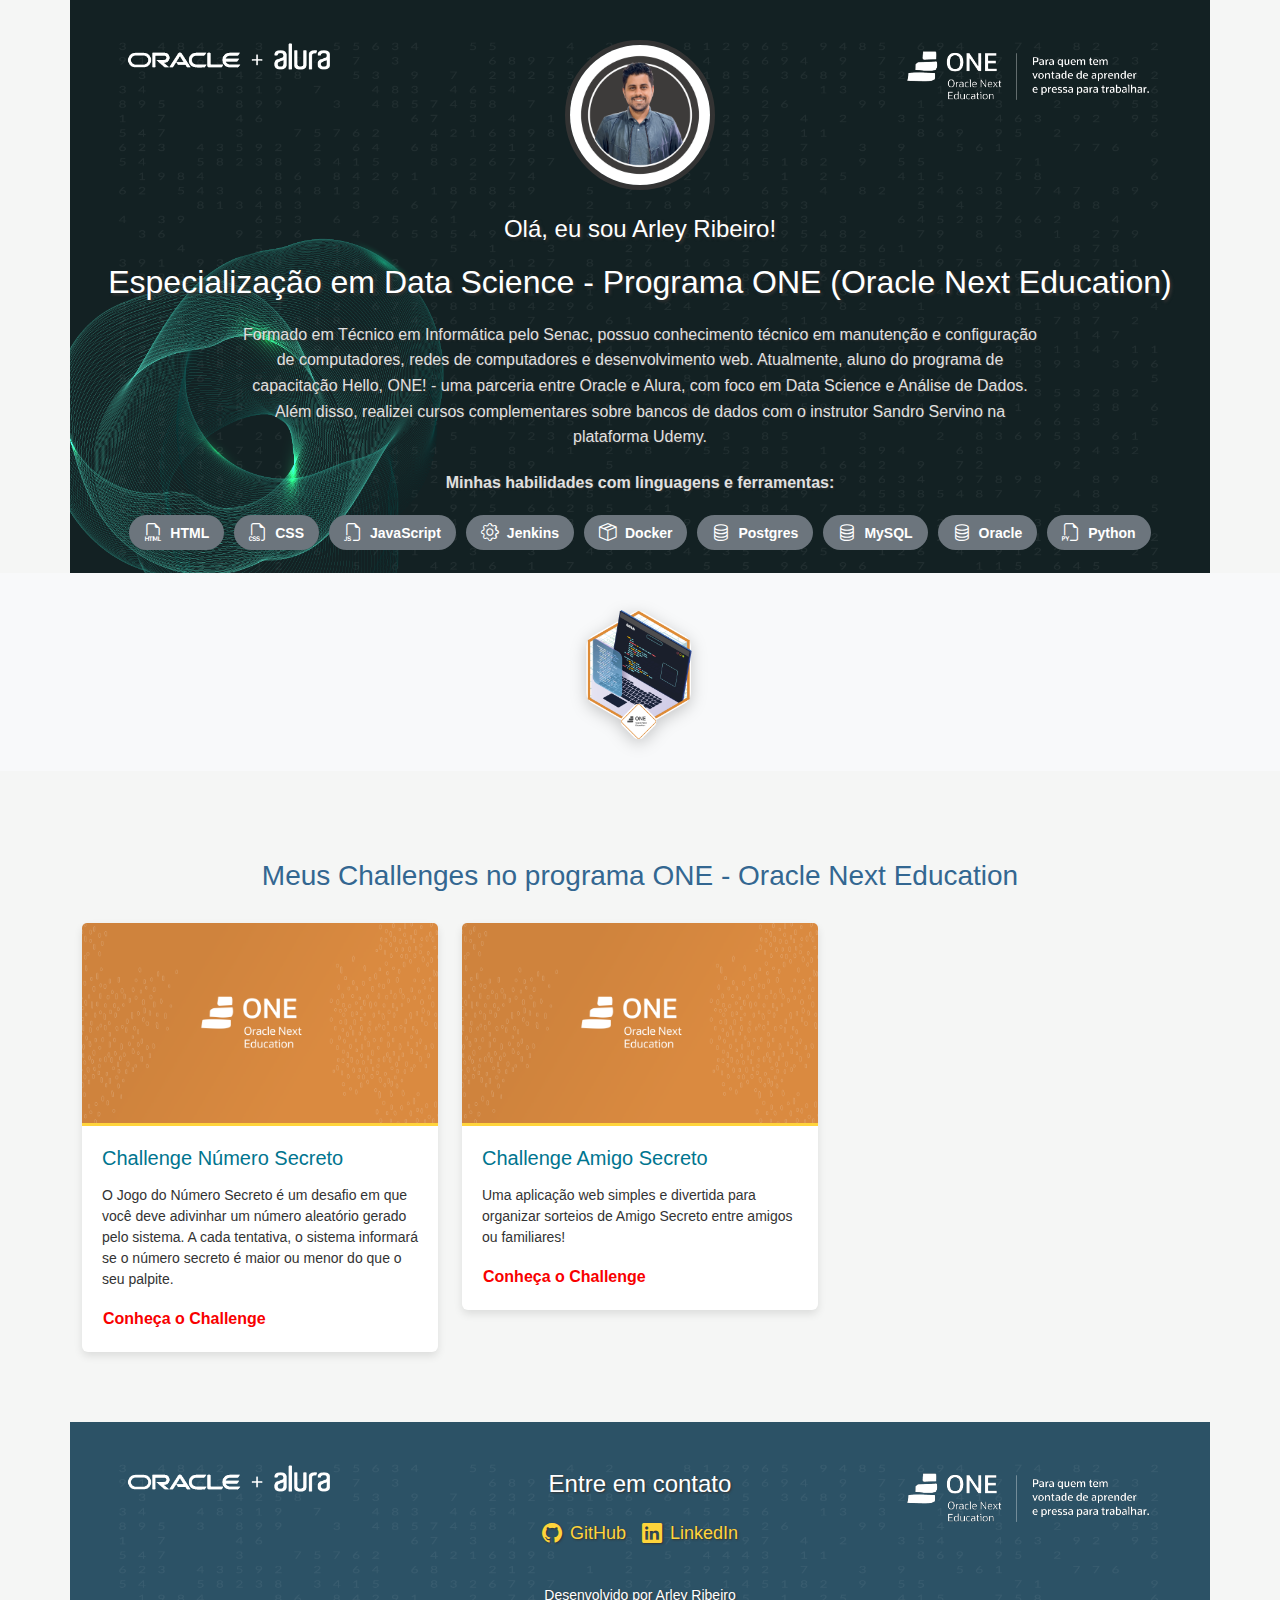
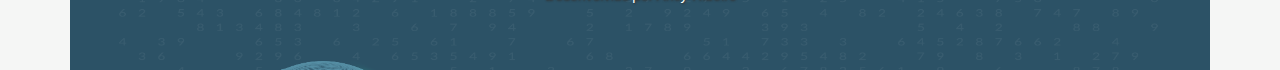
==== index.html @ 559bc7d1 "Programa ONE" ====
<!DOCTYPE html>
<!-- Define o tipo de documento como HTML5 -->
<html lang="pt-br">
<!-- Define o idioma da página como português brasileiro -->
<head>
    <!-- Meta tags essenciais -->
    <meta charset="UTF-8"> <!-- Define a codificação de caracteres como UTF-8 -->
    <meta name="viewport" content="width=device-width, initial-scale=1.0"> <!-- Configura a viewport para responsividade -->
    <meta name="description" content="Portfólio de Arley Ribeiro, técnico em informática e estudante de Data Science no programa ONE - Oracle Next Education."> <!-- Descrição para SEO -->
    
    <!-- Links para folhas de estilo externas -->
    <link href="https://cdn.jsdelivr.net/npm/bootstrap@5.3.2/dist/css/bootstrap.min.css" rel="stylesheet"> <!-- Bootstrap CSS -->
    <link rel="stylesheet" href="https://cdn.jsdelivr.net/npm/bootstrap-icons@1.11.3/font/bootstrap-icons.min.css"> <!-- Bootstrap Icons -->
    <link rel="stylesheet" href="style.css"> <!-- Folha de estilo personalizada -->
    
    <!-- Favicon e título da página -->
    <link rel="icon" href="img/logo-home.jpg" type="image/x-icon"> <!-- Ícone da aba do navegador -->
    <title>Meu portfólio</title> <!-- Título da página -->
</head>

<body>
    <!-- Cabeçalho da página -->
    <header class="container text-center">
        <!-- Imagem de perfil -->
        <img src="img/arley01.png" alt="Imagen do Arley Ribeiro" class="rounded-circle" width="150" height="150">
        
        <!-- Texto de introdução -->
        <p class="lead">Olá, eu sou Arley Ribeiro!</p>
        
        <!-- Título principal -->
        <h1>Especialização em Data Science - Programa ONE (Oracle Next Education)</h1>
        
        <!-- Descrição profissional -->
        <p>Formado em Técnico em Informática pelo Senac, possuo conhecimento técnico em manutenção e configuração de computadores, redes de computadores e desenvolvimento web. Atualmente, aluno do programa de capacitação Hello, ONE! - uma parceria entre Oracle e Alura, com foco em Data Science e Análise de Dados. Além disso, realizei cursos complementares sobre bancos de dados com o instrutor Sandro Servino na plataforma Udemy.</p>
        
        <!-- Seção de habilidades -->
        <p><strong>Minhas habilidades com linguagens e ferramentas:</strong></p>
        <div class="skills-container">
            <!-- Badges de habilidades com ícones -->
            <span class="badge bg-secondary">
                <i class="bi bi-filetype-html"></i> HTML
            </span>
            <span class="badge bg-secondary">
                <i class="bi bi-filetype-css"></i> CSS
            </span>
            <span class="badge bg-secondary">
                <i class="bi bi-filetype-js"></i> JavaScript
            </span>
            <span class="badge bg-secondary">
                <i class="bi bi-gear"></i> Jenkins
            </span>
            <span class="badge bg-secondary">
                <i class="bi bi-box-seam"></i> Docker
            </span>
            <span class="badge bg-secondary">
                <i class="bi bi-database"></i> Postgres
            </span>
            <span class="badge bg-secondary">
                <i class="bi bi-database"></i> MySQL
            </span>
            <span class="badge bg-secondary">
                <i class="bi bi-database"></i> Oracle
            </span>
            <span class="badge bg-secondary">
                <i class="bi bi-filetype-py"></i> Python
            </span>
        </div>
    </header>

    <!-- Seção do badge decorativo -->
    <div class="badge-section text-center py-4">
        <img src="img/badge.webp" alt="Badge de certificação" class="decorative-badge">
    </div>

    <!-- Conteúdo principal -->
    <main class="container mt-5">
        <h2>Meus Challenges no programa ONE - Oracle Next Education</h2>
        
        <!-- Seção de projetos em cards -->
        <div class="row">
            <!-- Card do projeto 1 -->
            <div class="col-md-4">
                <div class="card">
                    <img src="img/ONE+desktop+2.png" class="card-img-top" alt="Imagem do Oracle Next Education">
                    <div class="card-body">
                        <h5 class="card-title">Challenge Número Secreto</h5>
                        <p class="card-text">O Jogo do Número Secreto é um desafio em que você deve adivinhar um número aleatório gerado pelo sistema. A cada tentativa, o sistema informará se o número secreto é maior ou menor do que o seu palpite.</p>
                        <!-- Botão que abre o modal -->
                        <button type="button" class="btn btn-link" data-bs-toggle="modal" data-bs-target="#modal1">Conheça o Challenge</button>
                    </div>
                </div>
            </div>

            <!-- Card do projeto 2 -->
            <div class="col-md-4">
                <div class="card">
                    <img src="img/ONE+desktop+2.png" class="card-img-top" alt="Imagem do Oracle Next Education">
                    <div class="card-body">
                        <h5 class="card-title">Challenge Amigo Secreto</h5>
                        <p class="card-text">Uma aplicação web simples e divertida para organizar sorteios de Amigo Secreto entre amigos ou familiares!</p>
                        <!-- Botão que abre o modal -->
                        <button type="button" class="btn btn-link" data-bs-toggle="modal" data-bs-target="#modal2">Conheça o Challenge</button>
                    </div>
                </div>
            </div>
        </div>

        <!-- Modal 1 - Detalhes do Challenge Número Secreto -->
        <div class="modal" id="modal1" tabindex="-1" role="dialog" aria-labelledby="modal1Label" aria-hidden="true">
            <div class="modal-dialog">
                <div class="modal-content">
                    <div class="modal-header">
                        <h5 class="modal-title" id="modal1Label">Jogo do Número Secreto</h5>
                        <button type="button" class="btn-close" data-bs-dismiss="modal" aria-label="Close"></button>
                    </div>
                    <div class="modal-body">
                        <h6><strong>Exemplo de Uso:</strong></h6>
                        <ul>
                            <li>Abra o jogo em seu <strong>navegador</strong>.</li>
                            <li>Digite um número entre <strong>1 e 1000</strong> no campo de entrada.</li>
                            <li>Clique no botão <strong>"Chutar"</strong> ou pressione <strong>Enter</strong> para fazer sua tentativa.</li>
                            <li>O sistema exibirá se o número secreto é <strong>maior</strong> ou <strong>menor</strong> do que o seu chute.</li>
                            <li>Continue tentando até <strong>acertar</strong>, e então clique em <strong>"Reiniciar"</strong> ou aguarde <strong>15 segundos</strong> para começar uma nova rodada.</li>
                        </ul>
                        <img src="img/ONE+desktop+2.png" class="img-fluid w-100" alt="Imagem do Oracle Next Education">
                    </div>
                    <div class="modal-footer">
                        <a href="https://ribeiroarley.github.io/jogo-numero-secreto/" target="_blank">Acesse o Challenge</a>
                    </div>
                </div>
            </div>
        </div>

        <!-- Modal 2 - Detalhes do Challenge Amigo Secreto -->
        <div class="modal" id="modal2" tabindex="-1" role="dialog" aria-labelledby="modal2Label" aria-hidden="true">
            <div class="modal-dialog">
                <div class="modal-content">
                    <div class="modal-header">
                        <h5 class="modal-title" id="modal2Label">Challenge Amigo Secreto</h5>
                        <button type="button" class="btn-close" data-bs-dismiss="modal" aria-label="Close"></button>
                    </div>
                    <div class="modal-body">
                        <h6><strong>Funcionalidades:</strong></h6>
                        <ul>
                            <li>Adicione nomes de <strong>amigos</strong> à lista.</li>
                            <li>Sorteie um nome <strong>aleatório</strong> para cada participante.</li>
                            <li>Garante que ninguém tire a <strong>si mesmo</strong> e que cada nome seja sorteado <strong>só uma vez</strong>.</li>
                        </ul>
                        <h6><strong>Como Usar:</strong></h6>
                        <ul>
                            <li>Digite o nome de um <strong>amigo</strong> e clique em <strong>"Adicionar"</strong>.</li>
                            <li>Repita até adicionar todos os <strong>participantes</strong>.</li>
                            <li>Clique em <strong>"Sortear Amigo"</strong> para ver os resultados!</li>
                        </ul>
                        <img src="img/ONE+desktop+2.png" class="img-fluid w-100" alt="Imagem do Oracle Next Education">
                    </div>
                    <div class="modal-footer">
                        <a href="https://ribeiroarley.github.io/sorteador-amigo-secreto/" target="_blank">Acesse o Challenge</a>
                    </div>
                </div>
            </div>
        </div>
    </main>

    <!-- Rodapé da página -->
    <footer class="container py-5">
        <h2>Entre em contato</h2>
        <div class="d-flex gap-3">
            <!-- Link para GitHub -->
            <a href="https://github.com/ribeiroarley" class="text-decoration-none" target="_blank">
                <i class="bi bi-github"></i> GitHub
            </a>
            <!-- Link para LinkedIn -->
            <a href="https://www.linkedin.com/in/ribeiroarley/" class="text-decoration-none" target="_blank">
                <i class="bi bi-linkedin"></i> LinkedIn
            </a>
        </div>
        <p class="my-3 text-center">Desenvolvido por Arley Ribeiro</p>
    </footer>

    <!-- Script do Bootstrap -->
    <script src="https://cdn.jsdelivr.net/npm/bootstrap@5.3.2/dist/js/bootstrap.bundle.min.js"></script>
</body>
</html>
---- style.css ----
/* ===== SEÇÃO ESTILOS GERAIS ===== */
body {
    background-color: #F5F6F5; /* Cor de fundo principal */
    color: #333333; /* Cor do texto principal */
    font-family: 'Arial', sans-serif; /* Fonte padrão */
    margin: 0; /* Remove margens padrão */
    padding: 0; /* Remove paddings padrão */
}

/* ===== SEÇÃO CABEÇALHO ===== */
header {
    background-image: url('img/BG_ONE_ZOOM_PT_(3)[1].png'); /* Imagem de fundo */
    background-size: cover; /* Cobrir toda a área */
    background-position: top center; /* Posicionamento da imagem */
    background-repeat: no-repeat; /* Não repetir a imagem */
    padding: 40px 20px; /* Espaçamento interno */
    border-bottom: 3px solid #66BB6A; /* Borda inferior */
    text-align: center; /* Alinhamento centralizado */
}

/* Imagem de perfil */
header img {
    border: 5px solid #333333; /* Borda da imagem */
    margin-bottom: 20px; /* Espaço abaixo da imagem */
}

/* Texto de introdução */
header .lead {
    font-size: 24px; /* Tamanho do texto */
    color: #FFFFFF; /* Cor do texto */
    margin-bottom: 15px; /* Espaço abaixo */
    text-shadow: 2px 2px 3px #333333; /* Sombra do texto */
}

/* Título principal */
header h1 {
    font-size: 32px; /* Tamanho do título */
    color: #FFFFFF; /* Cor do texto */
    margin-bottom: 20px; /* Espaço abaixo */
    text-shadow: 2px 2px 3px #333333; /* Sombra do texto */
}

/* Parágrafo de descrição */
header p {
    font-size: 16px; /* Tamanho do texto */
    line-height: 1.6; /* Espaçamento entre linhas */
    max-width: 800px; /* Largura máxima */
    margin: 0 auto 20px auto; /* Centraliza e adiciona espaço abaixo */
    color: #E0E0E0; /* Cor do texto */
    text-shadow: 1px 1px 2px #333333; /* Sombra do texto */
}

/* Container dos badges de habilidades */
.skills-container {
    display: flex; /* Layout flexível */
    flex-wrap: wrap; /* Quebra de linha quando necessário */
    justify-content: center; /* Centraliza os itens */
    gap: 10px; /* Espaço entre os itens */
    margin-top: 20px; /* Espaço acima */
}

/* Estilo dos badges */
header .badge {
    background-color: #444; /* Cor de fundo */
    padding: 8px 15px; /* Espaçamento interno */
    border-radius: 20px; /* Bordas arredondadas */
    display: inline-flex; /* Exibição em linha com flex */
    align-items: center; /* Alinhamento vertical */
    transition: all 0.3s ease; /* Transição suave */
    font-size: 14px; /* Tamanho do texto */
}

/* Ícones dentro dos badges */
header .badge i {
    margin-right: 8px; /* Espaço à direita do ícone */
    font-size: 18px; /* Tamanho do ícone */
}

/* Efeito hover nos badges */
header .badge:hover {
    background-color: #FFEE58; /* Cor de fundo ao passar o mouse */
    box-shadow: 0 6px 12px rgba(0, 0, 0, 0.4); /* Sombra */
    transform: scale(1.05); /* Efeito de escala */
    color: #333; /* Cor do texto */
}

/* ===== SEÇÃO DO BADGE DECORATIVO ===== */
.badge-section {
    background-color: #f8f9fa; /* Fundo claro para destacar o badge */
    position: relative; /* Permite posicionamento absoluto dos elementos filhos */
    z-index: 1; /* Garante que fique acima do fundo do header */
    margin-top: -20px; /* Sobreposição sutil com o header */
}

.decorative-badge {
    width: 150px; /* Tamanho adequado para destaque */
    height: auto; /* Mantém a proporção */
    transition: all 0.3s ease; /* Suaviza as animações */
    filter: drop-shadow(0 4px 8px rgba(0, 0, 0, 0.2)); /* Sombra sutil */
}

/* Efeito hover para interatividade */
.decorative-badge:hover {
    transform: scale(1.1) rotate(5deg); /* Efeito de crescimento e rotação */
    filter: drop-shadow(0 6px 12px rgba(0, 0, 0, 0.3)); /* Sombra mais intensa */
}

/* Ajustes para dispositivos móveis */
@media (max-width: 768px) {
    .decorative-badge {
        width: 120px; /* Tamanho menor em mobile */
    }
    
    .badge-section {
        margin-top: -10px; /* Ajuste fino da sobreposição */
    }
}

/* ===== SEÇÃO CONTEÚDO PRINCIPAL ===== */
main {
    padding: 40px 20px; /* Espaçamento interno */
}

/* Título da seção */
main h2 {
    color: #336791; /* Cor do texto */
    font-size: 28px; /* Tamanho do texto */
    margin-bottom: 30px; /* Espaço abaixo */
    text-align: center; /* Alinhamento centralizado */
}

/* Estilo dos cards */
.card {
    border: none; /* Remove borda padrão */
    box-shadow: 0 4px 8px rgba(0, 0, 0, 0.1); /* Sombra */
    margin-bottom: 30px; /* Espaço abaixo */
    background-color: #FFFFFF; /* Cor de fundo */
    transition: transform 0.3s ease; /* Transição suave */
}

/* Efeito hover nos cards */
.card:hover {
    transform: translateY(-5px); /* Move o card para cima */
}

/* Imagem no topo do card */
.card-img-top {
    border-bottom: 3px solid #FFD43B; /* Borda inferior */
}

/* Corpo do card */
.card-body {
    padding: 20px; /* Espaçamento interno */
}

/* Título do card */
.card-title {
    color: #00758F; /* Cor do texto */
    font-size: 20px; /* Tamanho do texto */
    margin-bottom: 15px; /* Espaço abaixo */
}

/* Texto do card */
.card-text {
    color: #333333; /* Cor do texto */
    font-size: 14px; /* Tamanho do texto */
    line-height: 1.5; /* Espaçamento entre linhas */
}

/* Botão de link no card */
.btn-link {
    color: #F80000; /* Cor do texto */
    text-decoration: none; /* Remove sublinhado */
    font-weight: bold; /* Texto em negrito */
    padding: 0; /* Remove padding */
}

/* Efeito hover no botão */
.btn-link:hover {
    color: #3776AB; /* Cor do texto ao passar o mouse */
}

/* ===== SEÇÃO MODAIS ===== */
.modal-content {
    border: 2px solid #336791; /* Borda */
    border-radius: 10px; /* Bordas arredondadas */
}

/* Cabeçalho do modal */
.modal-header {
    background-color: #F80000; /* Cor de fundo */
    color: #FFFFFF; /* Cor do texto */
    border-bottom: none; /* Remove borda inferior */
    padding: 15px 20px; /* Espaçamento interno */
}

/* Título do modal */
.modal-title {
    font-size: 20px; /* Tamanho do texto */
}

/* Corpo do modal */
.modal-body {
    padding: 20px; /* Espaçamento interno */
}

/* Subtítulos no modal */
.modal-body h6 {
    color: #00758F; /* Cor do texto */
    font-size: 16px; /* Tamanho do texto */
    margin-bottom: 10px; /* Espaço abaixo */
}

/* Lista no modal */
.modal-body ul {
    list-style-type: disc; /* Estilo da lista */
    margin-left: 20px; /* Recuo */
    color: #333333; /* Cor do texto */
}

/* Itens da lista */
.modal-body li {
    margin-bottom: 8px; /* Espaço abaixo */
    font-size: 14px; /* Tamanho do texto */
}

/* Imagem no modal */
.modal-body img {
    border: 3px solid #FFD43B; /* Borda */
    margin-top: 15px; /* Espaço acima */
}

/* Rodapé do modal */
.modal-footer {
    border-top: none; /* Remove borda superior */
    padding: 15px 20px; /* Espaçamento interno */
}

/* Link no rodapé do modal */
.modal-footer a {
    color: #3776AB; /* Cor do texto */
    text-decoration: none; /* Remove sublinhado */
    font-weight: bold; /* Texto em negrito */
}

/* Efeito hover no link */
.modal-footer a:hover {
    color: #F29111; /* Cor do texto ao passar o mouse */
}

/* ===== SEÇÃO RODAPÉ ===== */
footer {
    background-image: url('img/BG_ONE_ZOOM_PT_(1)[1].png'); /* Imagem de fundo */
    background-size: cover; /* Cobrir toda a área */
    background-position: top center; /* Posicionamento da imagem */
    background-repeat: no-repeat; /* Não repetir a imagem */
    color: #FFFFFF; /* Cor do texto */
    padding: 40px 20px; /* Espaçamento interno */
    display: flex; /* Layout flexível */
    flex-direction: column; /* Direção em coluna */
    align-items: center; /* Alinhamento centralizado */
    justify-content: center; /* Alinhamento vertical */
}

/* Título do rodapé */
footer h2 {
    font-size: 24px; /* Tamanho do texto */
    margin-bottom: 20px; /* Espaço abaixo */
    text-align: center; /* Alinhamento centralizado */
    text-shadow: 1px 1px 2px #333333; /* Sombra do texto */
}

/* Container dos links sociais */
footer .d-flex {
    display: flex; /* Layout flexível */
    justify-content: center; /* Centraliza os itens */
    gap: 30px; /* Espaço entre os itens */
    margin-bottom: 20px; /* Espaço abaixo */
}

/* Links sociais */
footer a {
    color: #FFD43B; /* Cor do texto */
    text-decoration: none; /* Remove sublinhado */
    font-size: 18px; /* Tamanho do texto */
    display: flex; /* Layout flexível */
    align-items: center; /* Alinhamento vertical */
    text-shadow: 1px 1px 2px #333333; /* Sombra do texto */
    transition: color 0.3s ease; /* Transição suave */
}

/* Efeito hover nos links */
footer a:hover {
    color: #F80000; /* Cor do texto ao passar o mouse */
}

/* Ícones nos links */
footer i {
    margin-right: 8px; /* Espaço à direita */
    font-size: 20px; /* Tamanho do ícone */
}

/* Texto de copyright */
footer p {
    font-size: 14px; /* Tamanho do texto */
    margin: 0; /* Remove margens */
    text-align: center; /* Alinhamento centralizado */
    text-shadow: 1px 1px 2px #333333; /* Sombra do texto */
}

/* ===== SEÇÃO RESPONSIVIDADE ===== */
@media (max-width: 768px) {
    /* Ajustes para telas menores */
    header .lead {
        font-size: 20px; /* Reduz tamanho do texto */
    }
    
    header h1 {
        font-size: 24px; /* Reduz tamanho do título */
    }
    
    .skills-container {
        gap: 8px; /* Reduz espaço entre badges */
    }
    
    header .badge {
        padding: 6px 12px; /* Ajusta padding */
        font-size: 12px; /* Reduz tamanho do texto */
    }
    
    header .badge i {
        font-size: 14px; /* Reduz tamanho do ícone */
    }
    
    main h2 {
        font-size: 22px; /* Reduz tamanho do título */
    }
    
    footer h2 {
        font-size: 20px; /* Reduz tamanho do título */
    }
    
    footer a {
        font-size: 16px; /* Reduz tamanho do texto */
    }
}
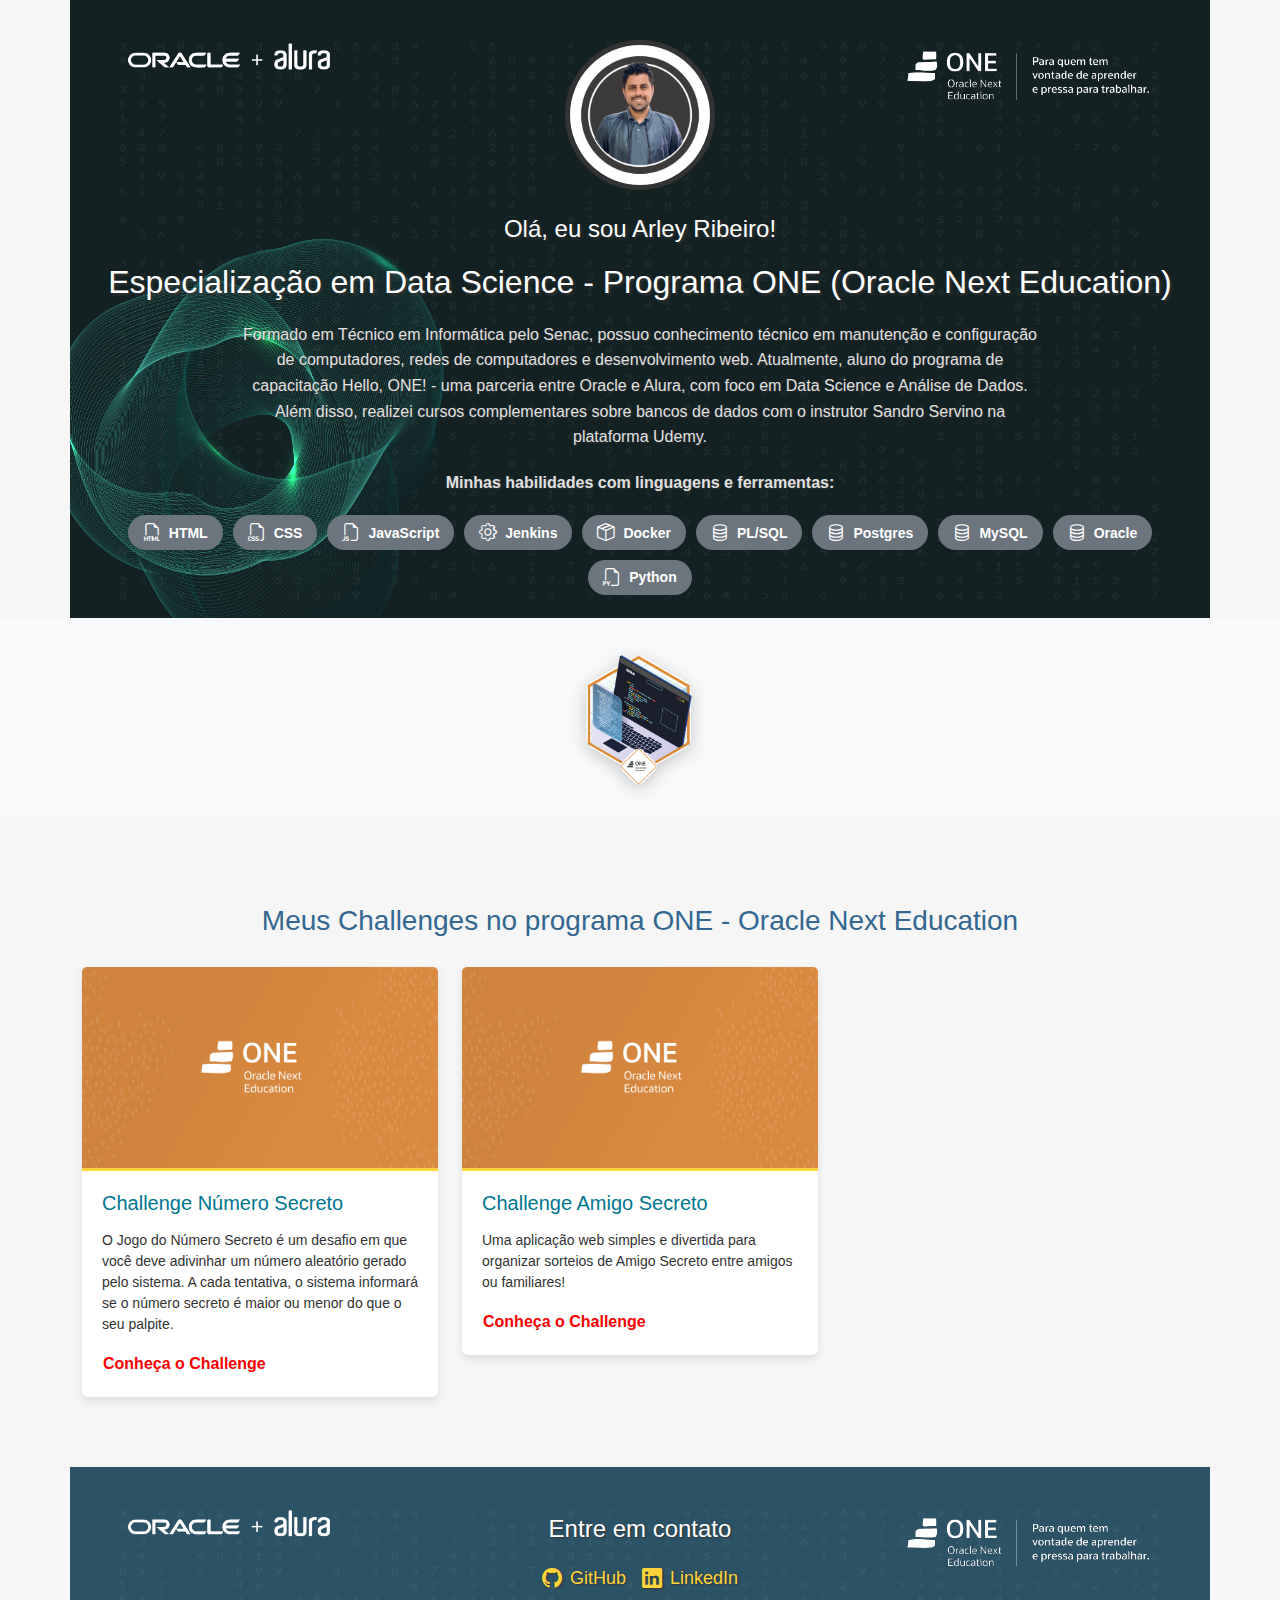
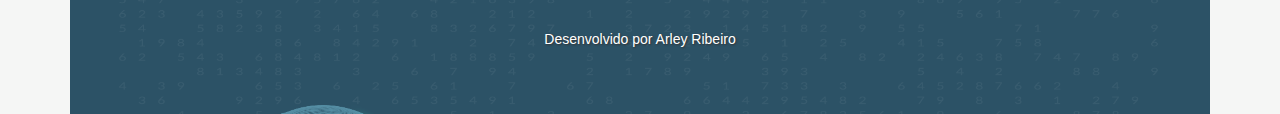
==== commit be55a17f: "update secao habilidades" ====
--- a/index.html
+++ b/index.html
@@ -51,6 +51,9 @@
             </span>
             <span class="badge bg-secondary">
                 <i class="bi bi-box-seam"></i> Docker
+            </span>
+            <span class="badge bg-secondary">
+                <i class="bi bi-database"></i> PL/SQL
             </span>
             <span class="badge bg-secondary">
                 <i class="bi bi-database"></i> Postgres
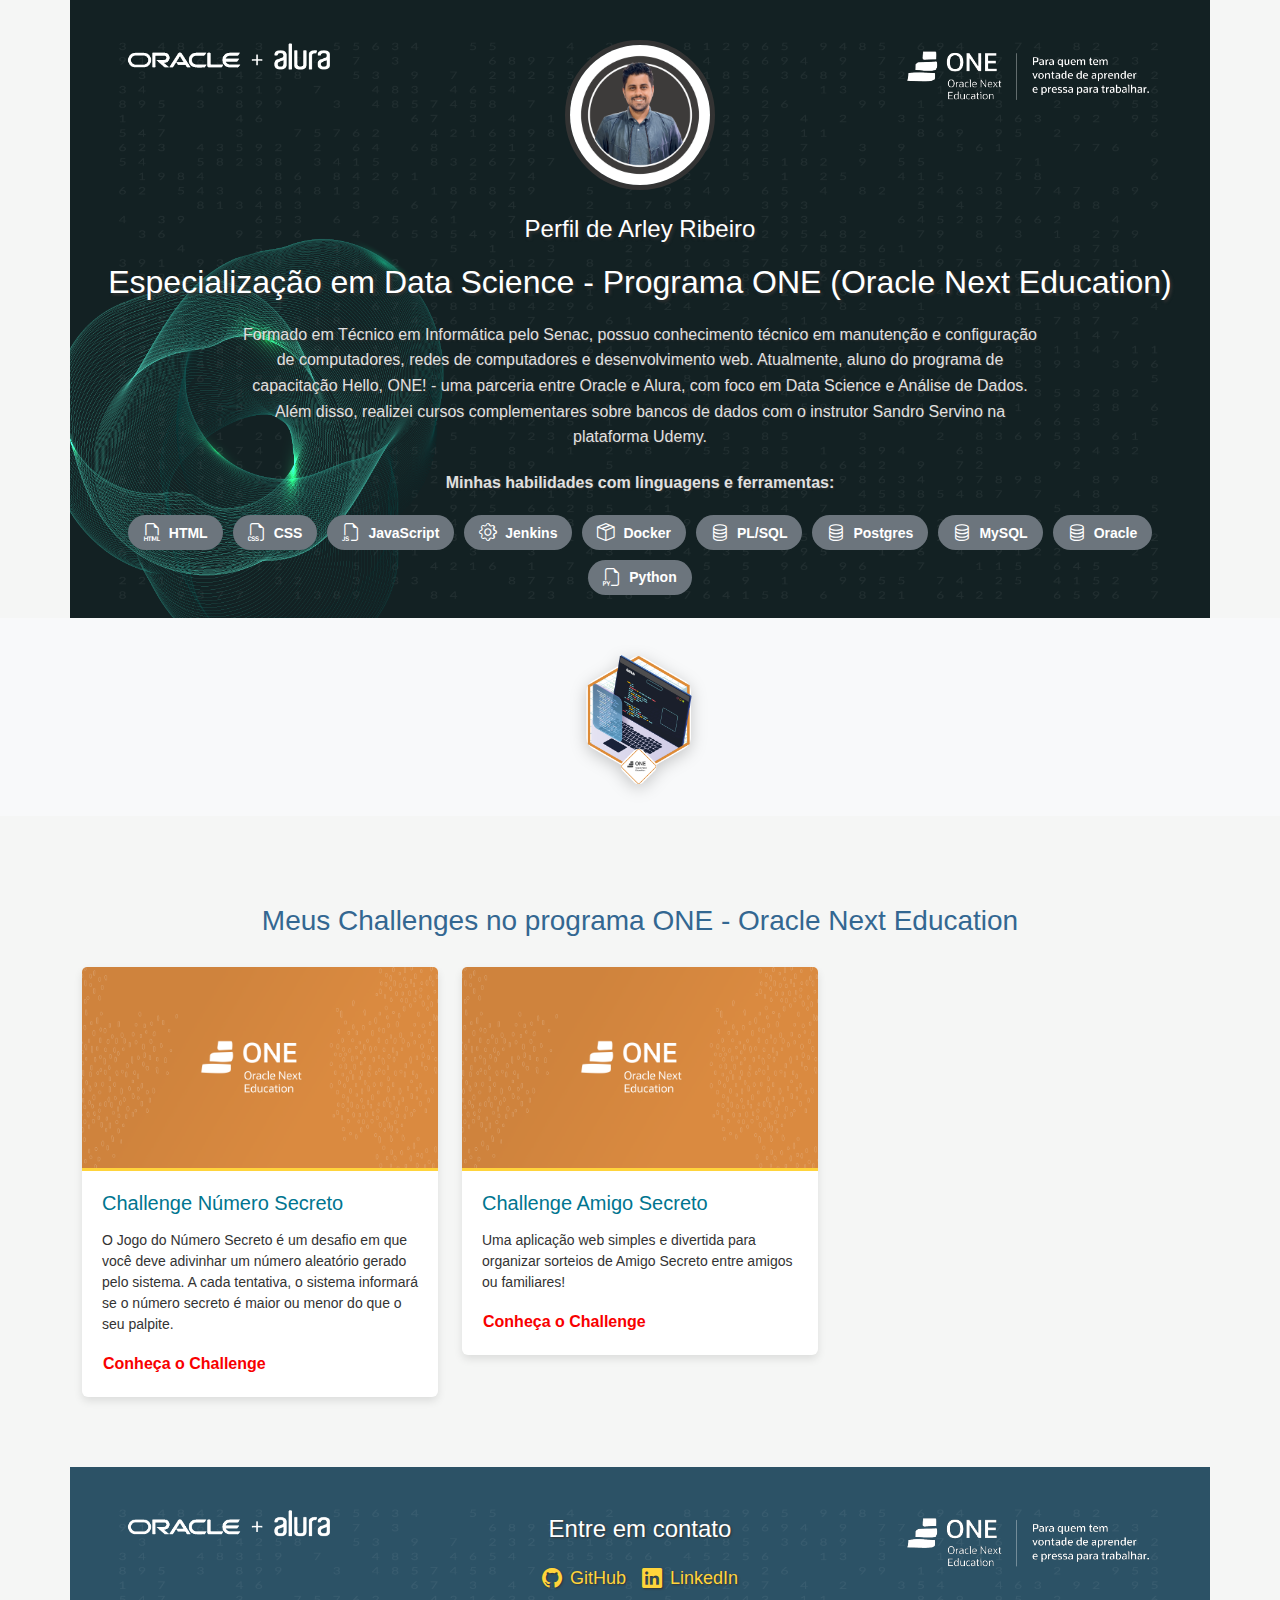
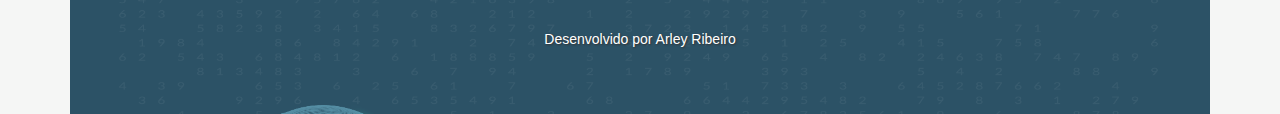
==== commit 83d544fc: "update perfil name" ====
--- a/index.html
+++ b/index.html
@@ -25,7 +25,7 @@
         <img src="img/arley01.png" alt="Imagen do Arley Ribeiro" class="rounded-circle" width="150" height="150">
         
         <!-- Texto de introdução -->
-        <p class="lead">Olá, eu sou Arley Ribeiro!</p>
+        <p class="lead">Perfil de Arley Ribeiro</p>
         
         <!-- Título principal -->
         <h1>Especialização em Data Science - Programa ONE (Oracle Next Education)</h1>
